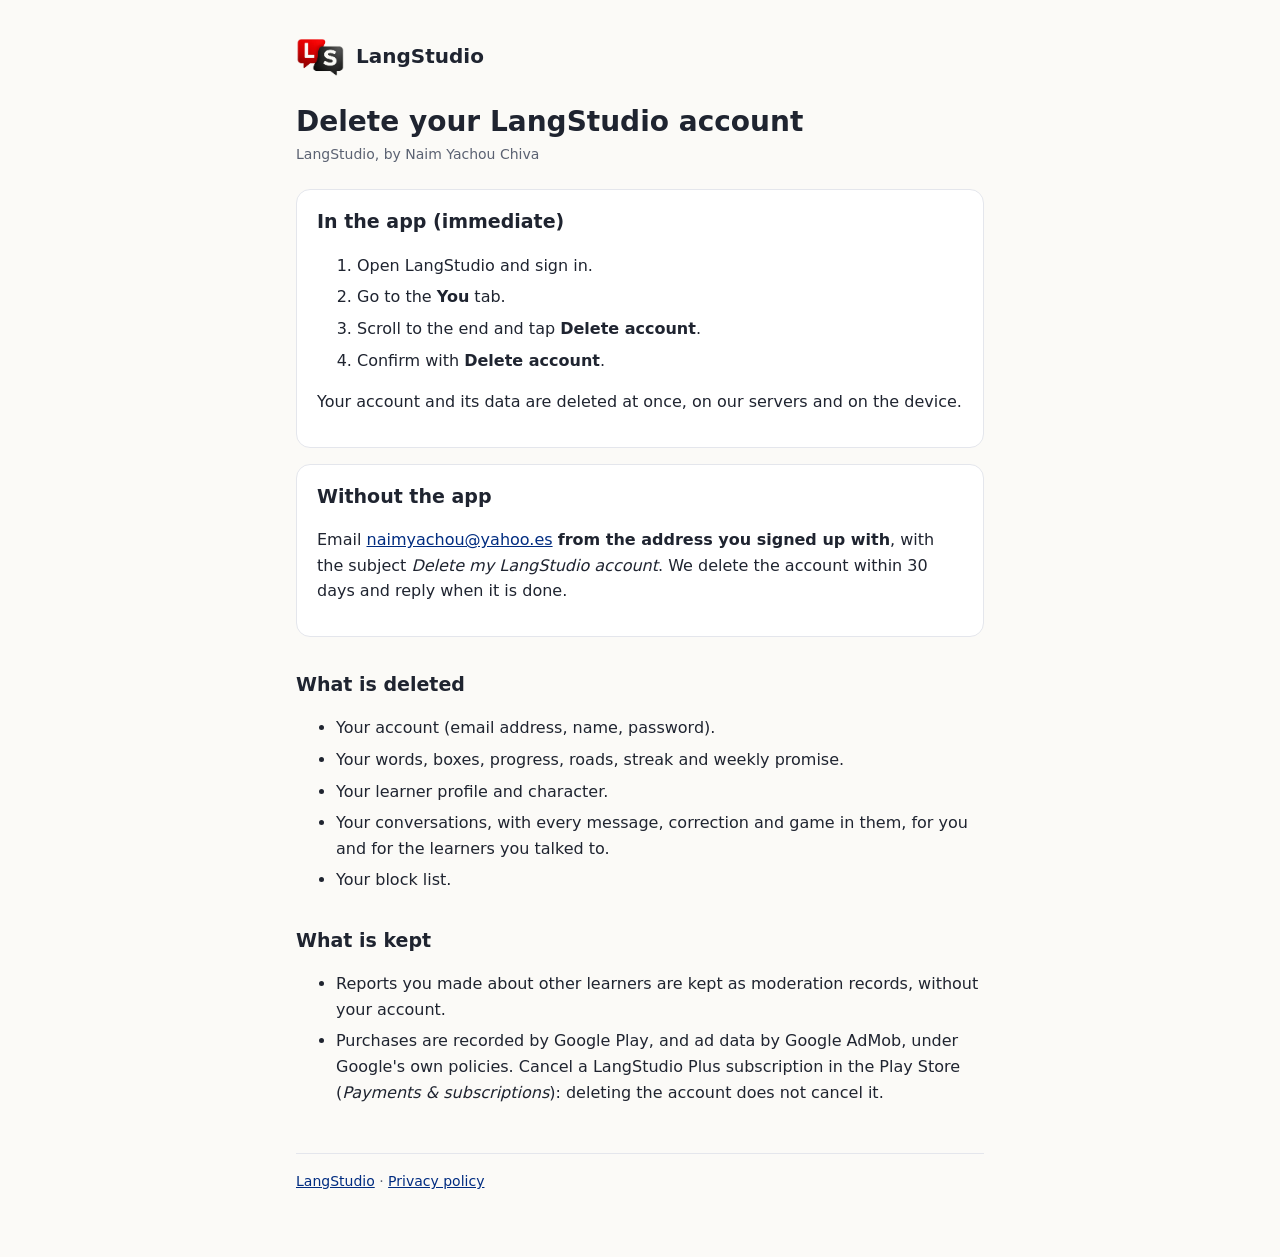
==== delete-account.html @ f554948b "LangStudio's public pages: privacy policy, account deletion, app-ads.txt     What Google Play and Ad" ====
<!doctype html>
<html lang="en">
<head>
  <meta charset="utf-8">
  <meta name="viewport" content="width=device-width, initial-scale=1">
  <title>Delete LangStudio Account</title>
  <meta name="description" content="How to delete your LangStudio account and its data.">
  <link rel="icon" type="image/png" href="icon.png">
  <link rel="apple-touch-icon" href="icon.png">
  <link rel="stylesheet" href="style.css">
</head>
<body>
<main>
  <header><img src="icon.png" alt=""><a href="./">LangStudio</a></header>
  <h1>Delete your LangStudio account</h1>
  <p class="updated">LangStudio, by Naim Yachou Chiva</p>

  <div class="card">
    <h2 style="margin-top:0">In the app (immediate)</h2>
    <ol>
      <li>Open LangStudio and sign in.</li>
      <li>Go to the <strong>You</strong> tab.</li>
      <li>Scroll to the end and tap <strong>Delete account</strong>.</li>
      <li>Confirm with <strong>Delete account</strong>.</li>
    </ol>
    <p>Your account and its data are deleted at once, on our servers and on
      the device.</p>
  </div>

  <div class="card">
    <h2 style="margin-top:0">Without the app</h2>
    <p>Email <a href="mailto:naimyachou@yahoo.es?subject=Delete%20my%20LangStudio%20account">naimyachou@yahoo.es</a>
      <strong>from the address you signed up with</strong>, with the subject
      <em>Delete my LangStudio account</em>. We delete the account within
      30 days and reply when it is done.</p>
  </div>

  <h2>What is deleted</h2>
  <ul>
    <li>Your account (email address, name, password).</li>
    <li>Your words, boxes, progress, roads, streak and weekly promise.</li>
    <li>Your learner profile and character.</li>
    <li>Your conversations, with every message, correction and game in
      them, for you and for the learners you talked to.</li>
    <li>Your block list.</li>
  </ul>

  <h2>What is kept</h2>
  <ul>
    <li>Reports you made about other learners are kept as moderation
      records, without your account.</li>
    <li>Purchases are recorded by Google Play, and ad data by Google AdMob,
      under Google's own policies. Cancel a LangStudio Plus subscription in
      the Play Store (<em>Payments &amp; subscriptions</em>): deleting the
      account does not cancel it.</li>
  </ul>

  <footer><a href="./">LangStudio</a> ·
    <a href="privacy.html">Privacy policy</a></footer>
</main>
</body>
</html>
---- style.css ----
:root { --ink: #1f2430; --soft: #5b6272; --line: #e4e6ec; --accent: #002c80; --bg: #fbfaf7; }
* { box-sizing: border-box; }
body { margin: 0; background: var(--bg); color: var(--ink);
  font: 16px/1.6 system-ui, -apple-system, "Segoe UI", Roboto, sans-serif; }
main { max-width: 720px; margin: 0 auto; padding: 32px 16px 64px; }
header { display: flex; align-items: center; gap: 12px; margin-bottom: 8px; }
header img { width: 48px; height: 48px; border-radius: 12px; }
header a { color: var(--ink); text-decoration: none; font-weight: 800; font-size: 20px; }
h1 { font-size: 28px; line-height: 1.25; margin: 24px 0 4px; }
h2 { font-size: 19px; margin: 32px 0 8px; }
.updated { color: var(--soft); font-size: 14px; margin: 0 0 24px; }
a { color: var(--accent); }
li { margin: 6px 0; }
.card { background: #fff; border: 1px solid var(--line); border-radius: 14px; padding: 16px 20px; margin: 16px 0; }
nav { display: flex; flex-wrap: wrap; gap: 10px; margin: 24px 0; }
nav a { background: #fff; border: 1px solid var(--line); border-radius: 999px; padding: 8px 16px; text-decoration: none; }
footer { margin-top: 48px; color: var(--soft); font-size: 14px; border-top: 1px solid var(--line); padding-top: 16px; }
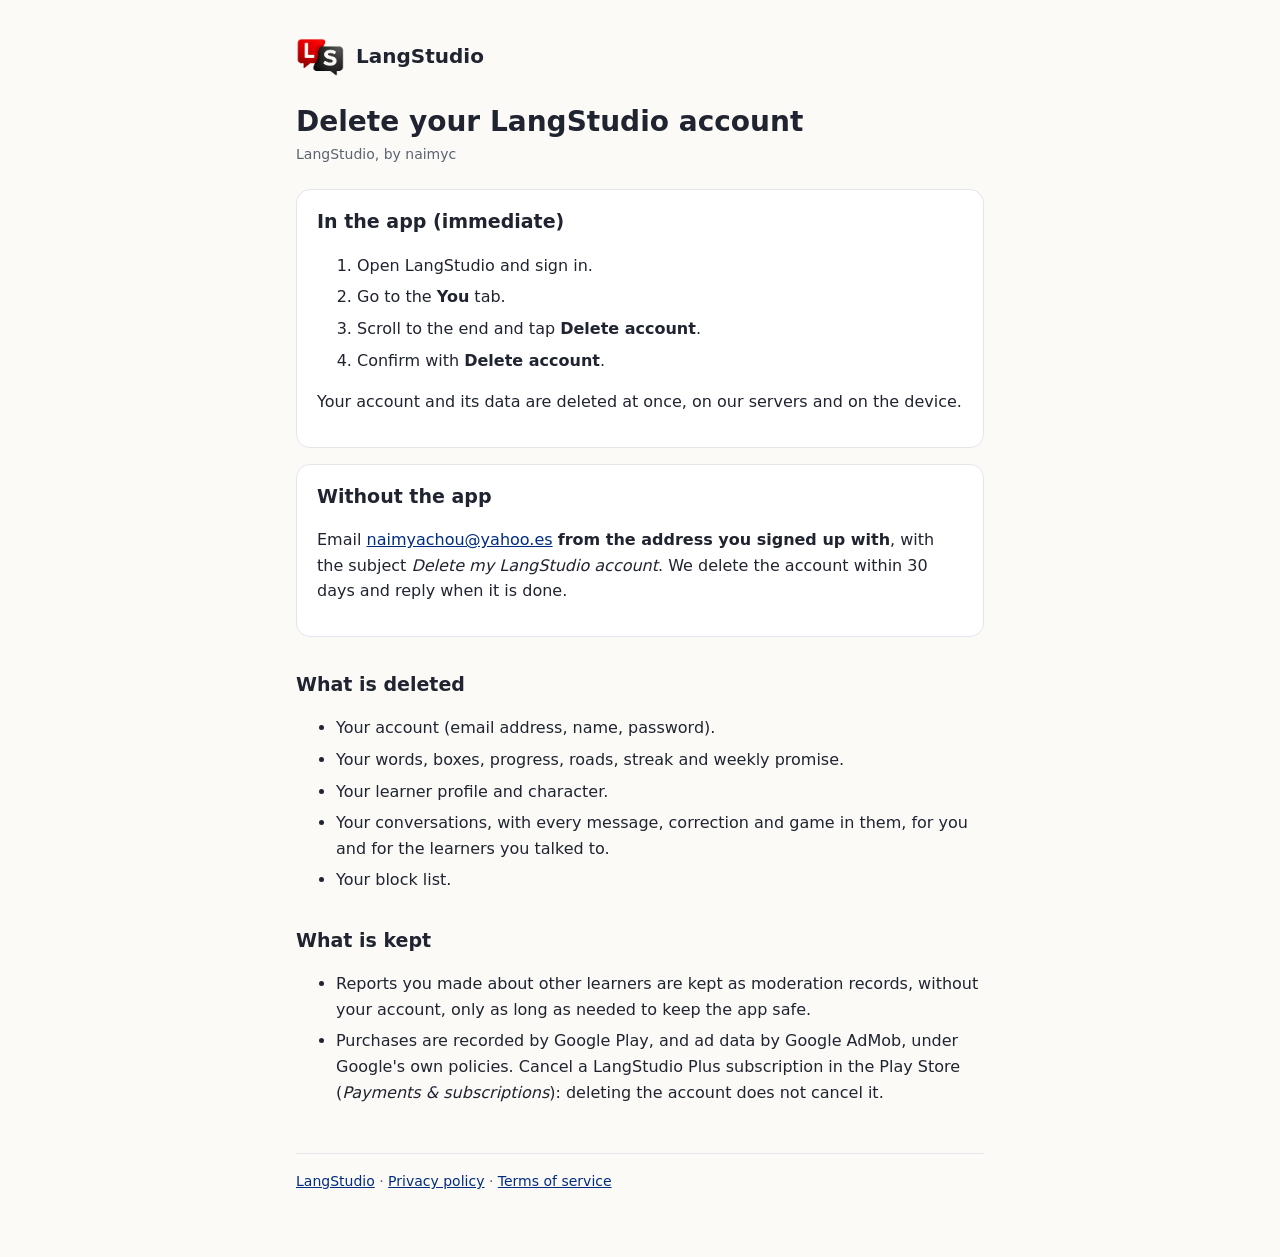
==== commit 1ef9aaef: "Pages ready for Google Play: naimyc as the developer, GDPR rights, terms linked" ====
--- a/delete-account.html
+++ b/delete-account.html
@@ -13,7 +13,7 @@
 <main>
   <header><img src="icon.png" alt=""><a href="./">LangStudio</a></header>
   <h1>Delete your LangStudio account</h1>
-  <p class="updated">LangStudio, by Naim Yachou Chiva</p>
+  <p class="updated">LangStudio, by naimyc</p>
 
   <div class="card">
     <h2 style="margin-top:0">In the app (immediate)</h2>
@@ -48,7 +48,8 @@
   <h2>What is kept</h2>
   <ul>
     <li>Reports you made about other learners are kept as moderation
-      records, without your account.</li>
+      records, without your account, only as long as needed to keep the
+      app safe.</li>
     <li>Purchases are recorded by Google Play, and ad data by Google AdMob,
       under Google's own policies. Cancel a LangStudio Plus subscription in
       the Play Store (<em>Payments &amp; subscriptions</em>): deleting the
@@ -56,7 +57,8 @@
   </ul>
 
   <footer><a href="./">LangStudio</a> ·
-    <a href="privacy.html">Privacy policy</a></footer>
+    <a href="privacy.html">Privacy policy</a> ·
+    <a href="terms.html">Terms of service</a></footer>
 </main>
 </body>
 </html>
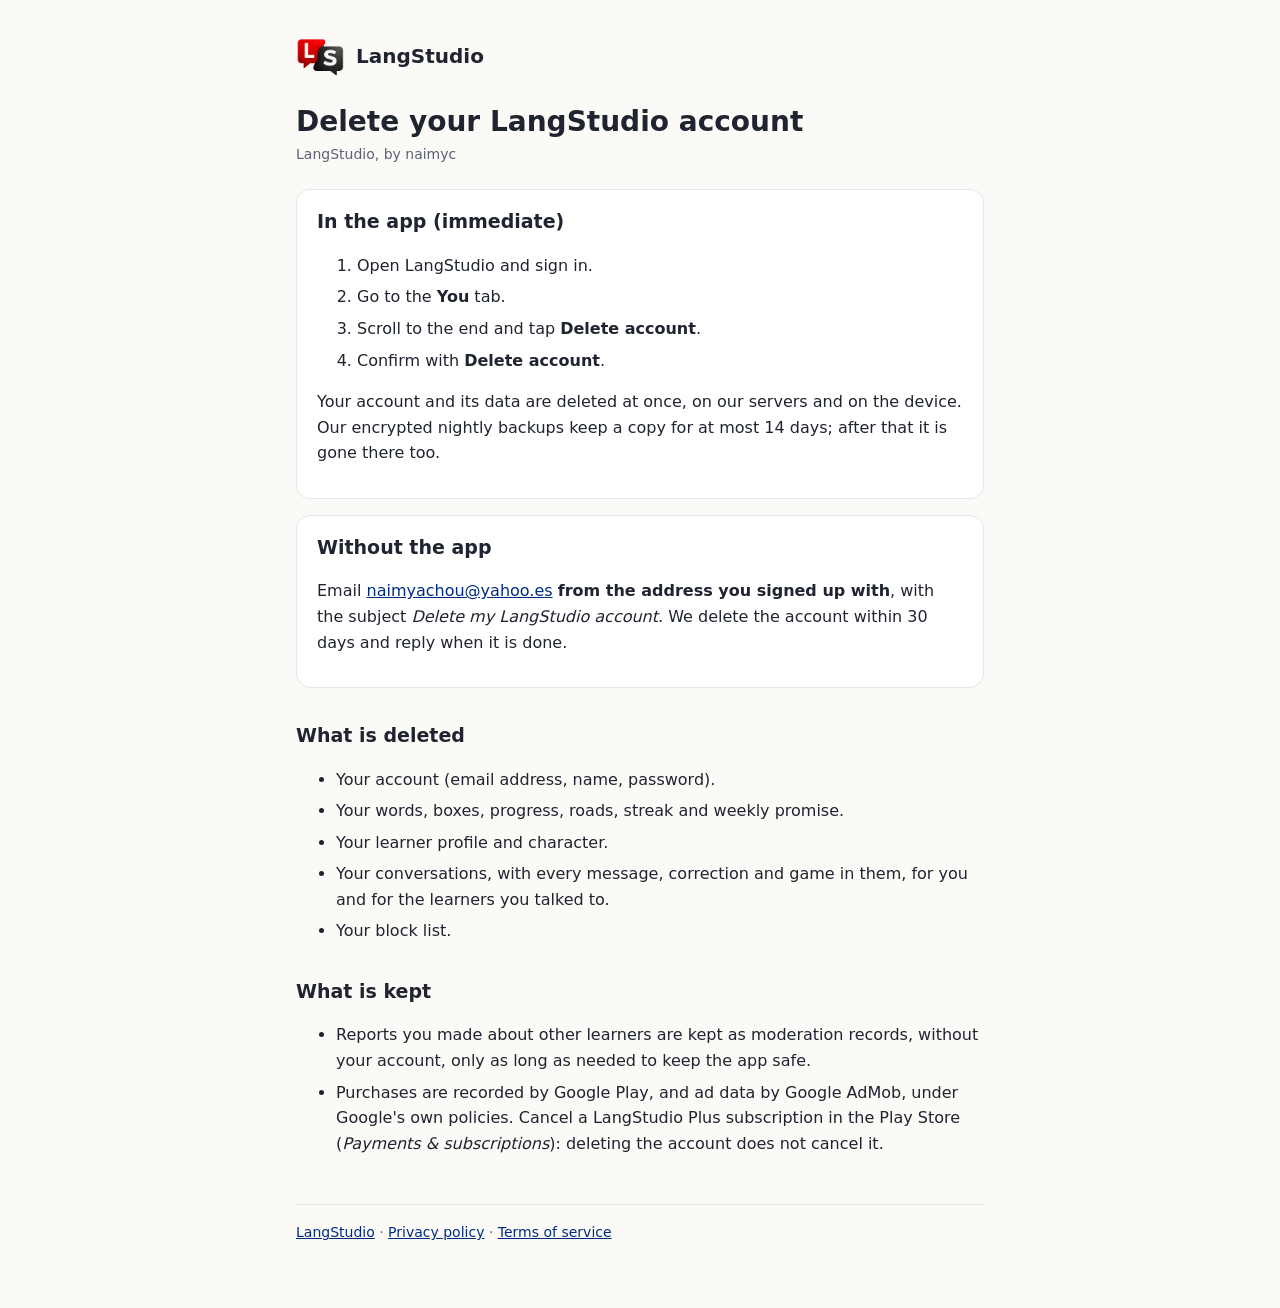
==== commit f5e04ee9: "Privacy: the nightly backups (encrypted, Frankfurt, 14 days)" ====
--- a/delete-account.html
+++ b/delete-account.html
@@ -24,7 +24,8 @@
       <li>Confirm with <strong>Delete account</strong>.</li>
     </ol>
     <p>Your account and its data are deleted at once, on our servers and on
-      the device.</p>
+      the device. Our encrypted nightly backups keep a copy for at most 14
+      days; after that it is gone there too.</p>
   </div>
 
   <div class="card">
